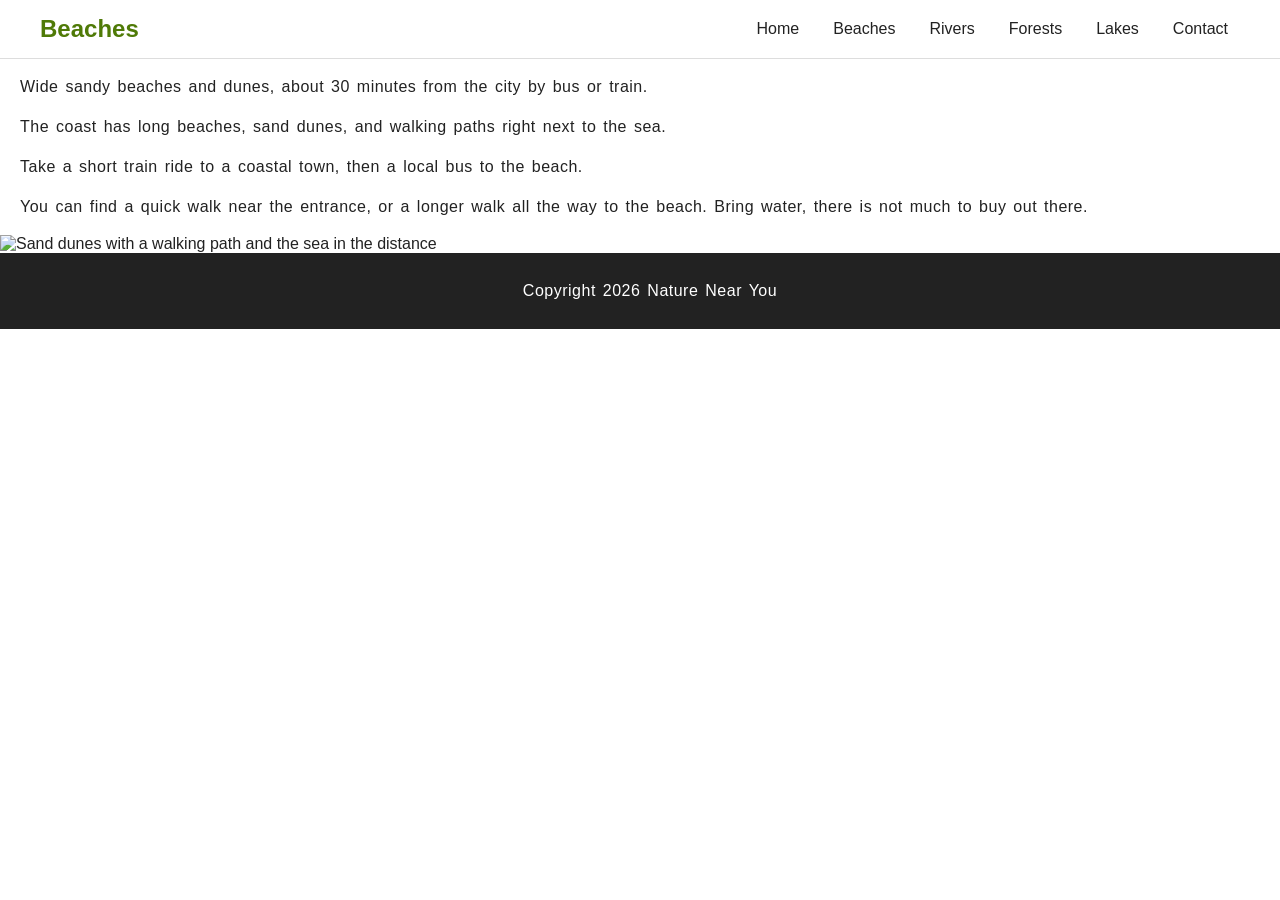
==== beaches.html @ 9fd7ccad "Old version of the site before the Week 7 update" ====
<!DOCTYPE html>
<html lang="en">
<head>
  <meta charset="UTF-8">
     <meta name="viewport" content="width=device-width, initial-scale=1.0">
  <title>Beaches</title>
  <link rel="stylesheet" type="text/css" href="css/style.css">
</head>
<body>

  <header>
    <h1>Beaches</h1>

  <nav>
    <ul>
      <li><a href="index.html">Home</a></li>
      <li><a href="beaches.html">Beaches</a></li>
      <li><a href="rivers.html">Rivers</a></li>
      <li><a href="forests.html">Forests</a></li>
      <li><a href="lakes.html">Lakes</a></li>
      <li><a href="contact.html">Contact</a></li>
    </ul>
  </nav>
  </header>

  <p>Wide sandy beaches and dunes, about 30 minutes from the city by bus or train.</p>

  <p>The coast has long beaches, sand dunes, and walking paths right next to the sea.</p>

  <p>Take a short train ride to a coastal town, then a local bus to the beach.</p>

  <p>You can find a quick walk near the entrance, or a longer walk all the way to the beach. Bring water, there is not much to buy out there.</p>

  <img src="" alt="Sand dunes with a walking path and the sea in the distance">

  <footer>
    <p>Copyright 2026 Nature Near You</p>
  </footer>

</body>
</html>
---- css/style.css ----
/* styles for the homepage */

body {
  font-family: Arial, sans-serif;
  color: #222;
  margin: 0;
  
}

header {
  background-color: white;
  color: #222;
  padding: 12px 40px;
  display: flex;
  align-items: center;
  justify-content: space-between;
  border-bottom: 1px solid #ddd;
}

header h1 {
  margin: 0;
  font-size: 1.5rem;
  color: #4f7a07;
}

nav ul {
  list-style: none;
  padding: 0;
  margin: 0;
  display: flex;
  align-items: center;
  gap: 10px;
}

nav a {
  color: #222;
  text-decoration: none;
  padding: 0.5em 0.75em;
  display: block;
}

nav a:hover {
  color: #4f7a07;
}
 
p {
  line-height: 1.5;
  letter-spacing: 0.5px;
  word-spacing: 2px;
  text-indent: 20px;
}
 
img {
  max-width: 100%;
}
 
footer {
  background-color: #222;
  color: white;
  text-align: center;
  padding: 10px;
}
 
form {
  display: flex;
  flex-direction: column;
  max-width: 300px;
  margin: 20px;
}
 
label {
  margin-top: 10px;
}
 
input,
textarea,
button {
  margin-top: 5px;
  padding: 5px;
}
 
.hero {
  background: linear-gradient(135deg, #4f7a07, #2f4d06);
  color: white;
  text-align: center;
  padding: 80px 20px;
}

.hero h2 {
  font-family: Georgia, serif;
  font-size: 2.5rem;
  margin: 0 0 10px;
}

.hero p {
  text-indent: 0;
  font-size: 1.2rem;
  margin: 0 0 24px;
}

.hero-button {
  display: inline-block;
  background: white;
  color: #4f7a07;
  padding: 12px 24px;
  border-radius: 6px;
  text-decoration: none;
  font-weight: bold;
}

@media (max-width: 600px) {
  .hero h2 {
    font-size: 1.8rem;
  }
}

.logo {
  display: flex;
  align-items: center;
  gap: 10px;
}

.logo img {
  height: 40px;
  width: auto;
}
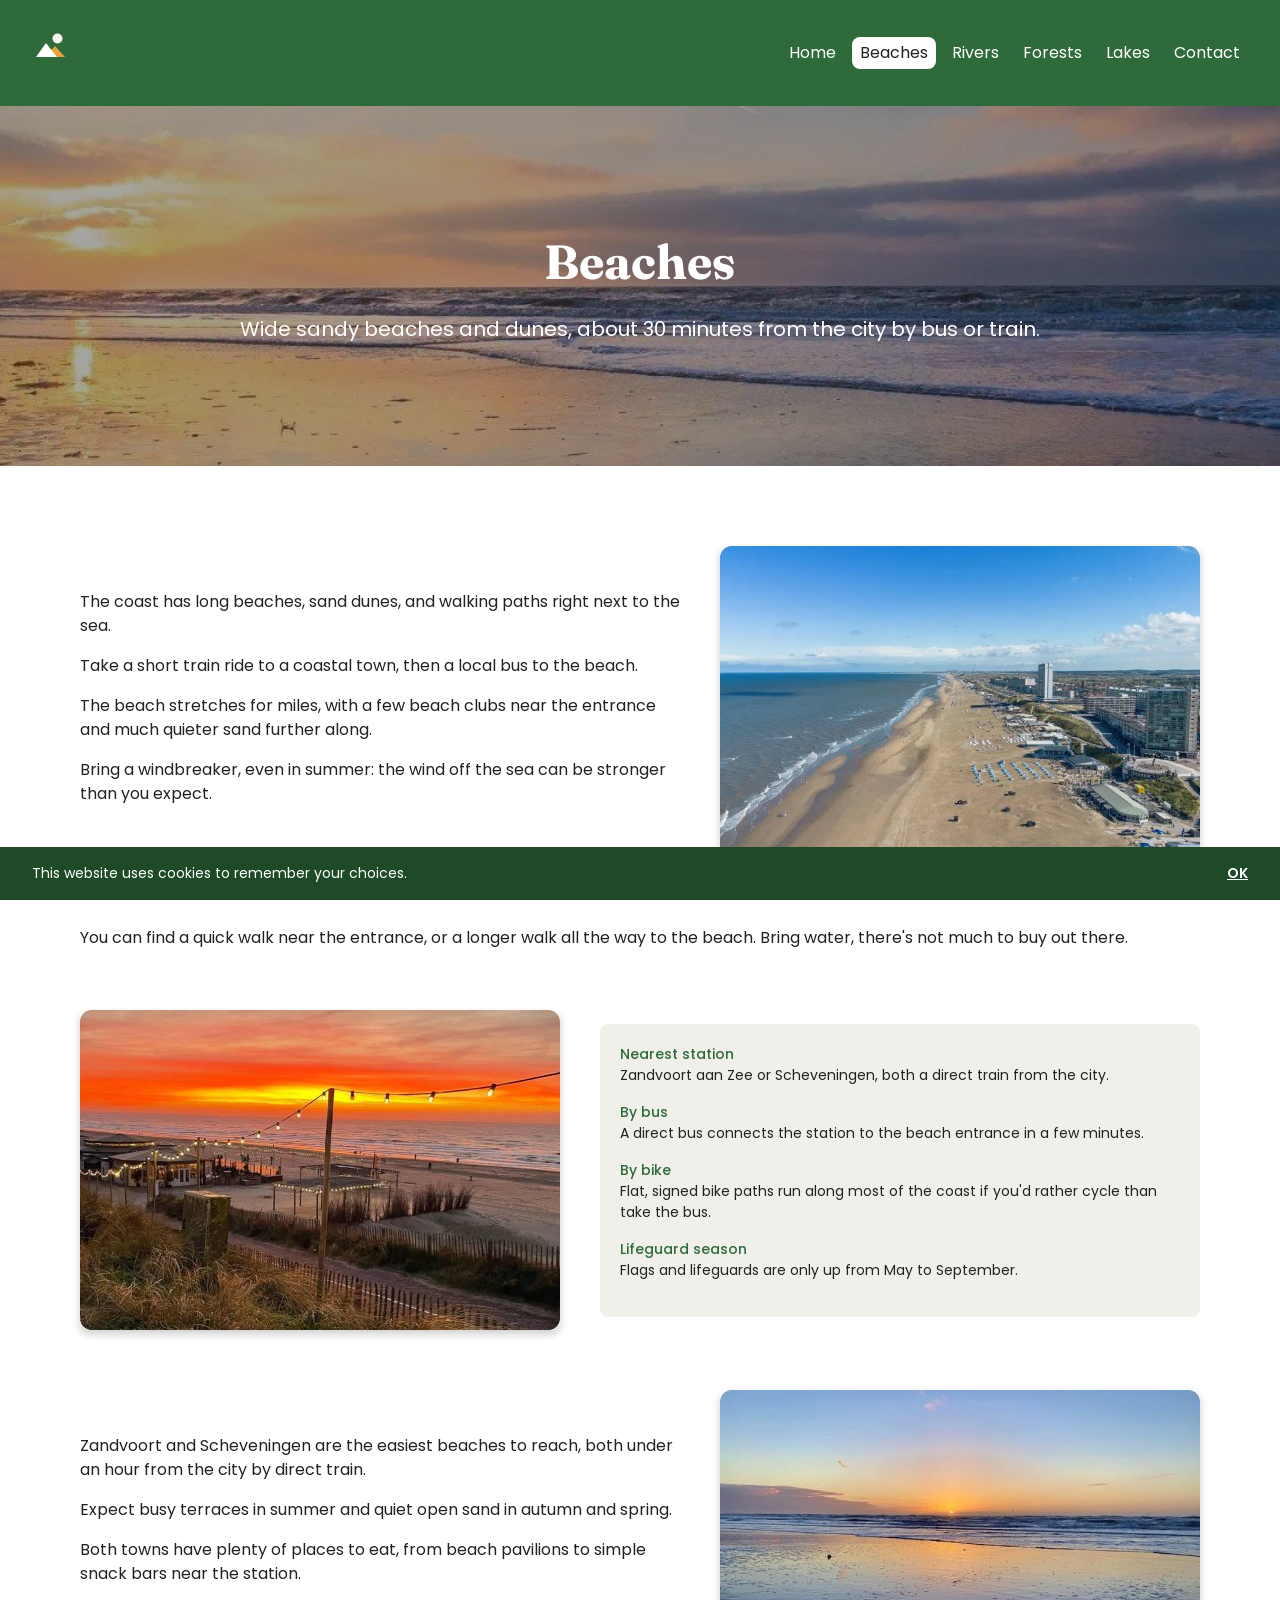
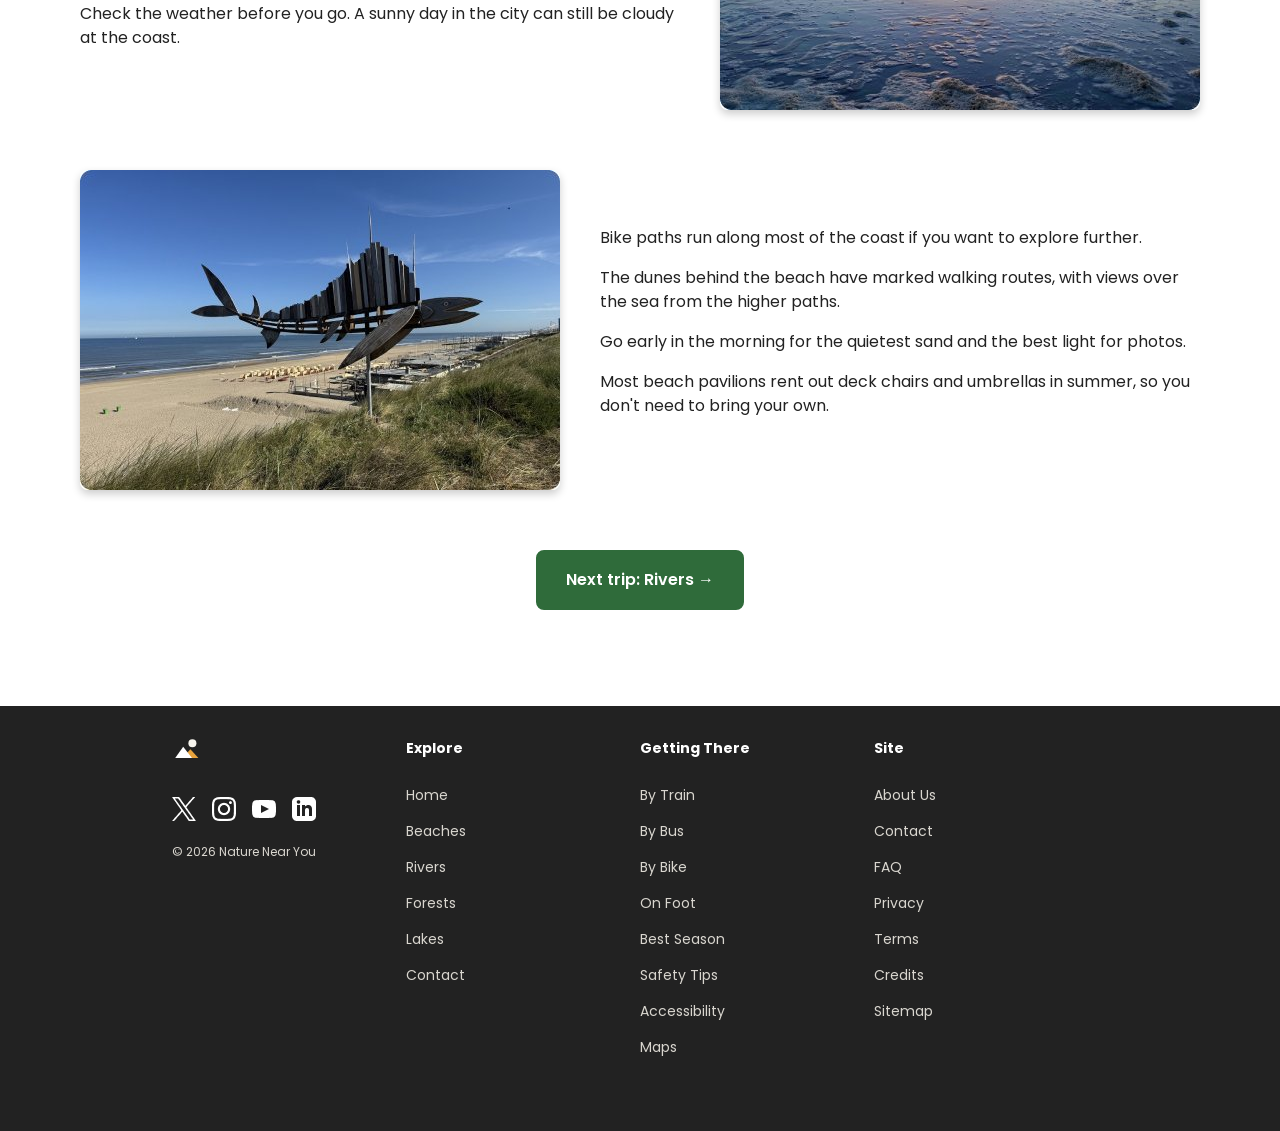
==== commit fff351ca: "Done" ====
--- a/beaches.html
+++ b/beaches.html
@@ -1,41 +1,167 @@
 <!DOCTYPE html>
 <html lang="en">
+
 <head>
-  <meta charset="UTF-8">
-     <meta name="viewport" content="width=device-width, initial-scale=1.0">
-  <title>Beaches</title>
-  <link rel="stylesheet" type="text/css" href="css/style.css">
+	<meta charset="UTF-8">
+	<meta name="viewport" content="width=device-width, initial-scale=1.0">
+	<title>Beaches - Nature Near You</title>
+	<meta name="author" content="Mohammed Al Haffar">
+	<meta name="description" content="Nature Near You helps you find beaches, rivers, forests and lakes near the city, with easy routes by train, bus or bike.">
+	<meta name="keywords" content="nature, beaches, rivers, forests, lakes">
+	<link rel="icon" type="image/svg+xml" href="img/logo.svg">
+	<link rel="stylesheet" type="text/css" href="css/style.css">
 </head>
+
 <body>
 
-  <header>
-    <h1>Beaches</h1>
+	<header>
+		<a href="index.html"><img src="img/logo.svg" alt="Nature Near You logo" title="Nature Near You logo" class="logo"></a>
 
-  <nav>
-    <ul>
-      <li><a href="index.html">Home</a></li>
-      <li><a href="beaches.html">Beaches</a></li>
-      <li><a href="rivers.html">Rivers</a></li>
-      <li><a href="forests.html">Forests</a></li>
-      <li><a href="lakes.html">Lakes</a></li>
-      <li><a href="contact.html">Contact</a></li>
-    </ul>
-  </nav>
-  </header>
+		<!-- only visible on phones -->
+		<a href="#menu" class="menu-button">&#9776;</a>
 
-  <p>Wide sandy beaches and dunes, about 30 minutes from the city by bus or train.</p>
+		<nav id="menu">
+			<!-- only visible when the phone menu is open -->
+			<p class="menu-top">
+				<img src="img/logo.svg" alt="Nature Near You logo" title="Nature Near You logo" class="logo">
+				<a href="#" class="menu-button">&#10005;</a>
+			</p>
 
-  <p>The coast has long beaches, sand dunes, and walking paths right next to the sea.</p>
+			<ul class="nav-list">
+				<li><a href="index.html">Home</a></li>
+				<li><a href="beaches.html" class="active">Beaches</a></li>
+				<li><a href="rivers.html">Rivers</a></li>
+				<li><a href="forests.html">Forests</a></li>
+				<li><a href="lakes.html">Lakes</a></li>
+				<li><a href="contact.html">Contact</a></li>
+			</ul>
+		</nav>
+	</header>
 
-  <p>Take a short train ride to a coastal town, then a local bus to the beach.</p>
+	<main>
 
-  <p>You can find a quick walk near the entrance, or a longer walk all the way to the beach. Bring water, there is not much to buy out there.</p>
+		<section class="page-hero hero-beaches">
+			<h1>Beaches</h1>
+			<p>Wide sandy beaches and dunes, about 30 minutes from the city by bus or train.</p>
+		</section>
 
-  <img src="" alt="Sand dunes with a walking path and the sea in the distance">
+		<section class="page-content">
+			<article class="container">
 
-  <footer>
-    <p>Copyright 2026 Nature Near You</p>
-  </footer>
+				<section class="row">
+					<article class="row-text">
+						<p>The coast has long beaches, sand dunes, and walking paths right next to the sea.</p>
+						<p>Take a short train ride to a coastal town, then a local bus to the beach.</p>
+						<p>The beach stretches for miles, with a few beach clubs near the entrance and much quieter sand further along.</p>
+						<p>Bring a windbreaker, even in summer: the wind off the sea can be stronger than you expect.</p>
+					</article>
+					<img src="img/beaches-1.jpg" alt="Aerial view of a long sandy beach next to a coastal town" title="Aerial view of a long sandy beach next to a coastal town" class="row-photo">
+				</section>
+
+				<p class="row">You can find a quick walk near the entrance, or a longer walk all the way to the beach. Bring water, there&#x27;s not much to buy out there.</p>
+
+				<section class="row">
+					<img src="img/beaches-2.jpg" alt="Beach pavilion with string lights at sunset" title="Beach pavilion with string lights at sunset" class="row-photo">
+					<aside class="info-box">
+						<h4>Nearest station</h4>
+						<p>Zandvoort aan Zee or Scheveningen, both a direct train from the city.</p>
+
+						<h4>By bus</h4>
+						<p>A direct bus connects the station to the beach entrance in a few minutes.</p>
+
+						<h4>By bike</h4>
+						<p>Flat, signed bike paths run along most of the coast if you&#x27;d rather cycle than take the bus.</p>
+
+						<h4>Lifeguard season</h4>
+						<p>Flags and lifeguards are only up from May to September.</p>
+					</aside>
+				</section>
+
+				<section class="row">
+					<article class="row-text">
+						<p>Zandvoort and Scheveningen are the easiest beaches to reach, both under an hour from the city by direct train.</p>
+						<p>Expect busy terraces in summer and quiet open sand in autumn and spring.</p>
+						<p>Both towns have plenty of places to eat, from beach pavilions to simple snack bars near the station.</p>
+						<p>Check the weather before you go. A sunny day in the city can still be cloudy at the coast.</p>
+					</article>
+					<img src="img/beaches-3.jpg" alt="Wet sand reflecting the sunset" title="Wet sand reflecting the sunset" class="row-photo">
+				</section>
+
+				<section class="row">
+					<img src="img/beaches-4.jpg" alt="Fish sculpture in the dunes above the beach" title="Fish sculpture in the dunes above the beach" class="row-photo">
+					<article class="row-text">
+						<p>Bike paths run along most of the coast if you want to explore further.</p>
+						<p>The dunes behind the beach have marked walking routes, with views over the sea from the higher paths.</p>
+						<p>Go early in the morning for the quietest sand and the best light for photos.</p>
+						<p>Most beach pavilions rent out deck chairs and umbrellas in summer, so you don&#x27;t need to bring your own.</p>
+					</article>
+				</section>
+
+				<p class="buttons">
+					<a href="rivers.html" class="button">Next trip: Rivers &rarr;</a>
+				</p>
+
+			</article>
+		</section>
+
+	</main>
+
+	<footer>
+		<section class="footer-column footer-brand">
+			<img src="img/logo.svg" alt="Nature Near You logo" title="Nature Near You logo" class="footer-logo">
+			<p class="socials">
+				<a href="#"><img src="img/icon-x.png" alt="X" title="X" width="24" height="24"></a>
+				<a href="#"><img src="img/icon-instagram.png" alt="Instagram" title="Instagram" width="24" height="24"></a>
+				<a href="#"><img src="img/icon-youtube.png" alt="YouTube" title="YouTube" width="24" height="24"></a>
+				<a href="#"><img src="img/icon-linkedin.png" alt="LinkedIn" title="LinkedIn" width="24" height="24"></a>
+			</p>
+			<p class="copyright">&copy; 2026 Nature Near You</p>
+		</section>
+
+		<section class="footer-column">
+			<h4>Explore</h4>
+			<ul>
+				<li><a href="index.html">Home</a></li>
+				<li><a href="beaches.html">Beaches</a></li>
+				<li><a href="rivers.html">Rivers</a></li>
+				<li><a href="forests.html">Forests</a></li>
+				<li><a href="lakes.html">Lakes</a></li>
+				<li><a href="contact.html">Contact</a></li>
+			</ul>
+		</section>
+
+		<section class="footer-column">
+			<h4>Getting There</h4>
+			<ul>
+				<li><a href="#">By Train</a></li>
+				<li><a href="#">By Bus</a></li>
+				<li><a href="#">By Bike</a></li>
+				<li><a href="#">On Foot</a></li>
+				<li><a href="#">Best Season</a></li>
+				<li><a href="#">Safety Tips</a></li>
+				<li><a href="#">Accessibility</a></li>
+				<li><a href="#">Maps</a></li>
+			</ul>
+		</section>
+
+		<section class="footer-column">
+			<h4>Site</h4>
+			<ul>
+				<li><a href="#">About Us</a></li>
+				<li><a href="contact.html">Contact</a></li>
+				<li><a href="#">FAQ</a></li>
+				<li><a href="#">Privacy</a></li>
+				<li><a href="#">Terms</a></li>
+				<li><a href="#">Credits</a></li>
+				<li><a href="#">Sitemap</a></li>
+			</ul>
+		</section>
+	</footer>
+
+	<!-- cookie message: the OK link points to #cookies, :target hides it -->
+	<aside id="cookies" class="cookies">
+		<p>This website uses cookies to remember your choices. <a href="#cookies" class="cookie-button">OK</a></p>
+	</aside>
 
 </body>
 </html>
--- a/css/style.css
+++ b/css/style.css
@@ -1,126 +1,736 @@
-/* styles for the homepage */
+/* Fonts from Google Fonts: Fraunces for headings, Poppins for text */
+@import url("https://fonts.googleapis.com/css2?family=Fraunces:wght@600;700&family=Poppins:wght@400;500;600&display=swap");
+
+/*
+	Colours used on the site:
+	#2f6b3a = green          #1f4a27 = dark green
+	#f7f5ee = cream          #f0efea = light grey (cards)
+	#222222 = dark (text)    #6b6b6b = grey
+	#e8a33d = amber (orange)
+*/
+
+/* ===== GENERAL ===== */
+
+/* makes padding count inside the width of a box */
+* {
+	box-sizing: border-box;
+}
 
 body {
-  font-family: Arial, sans-serif;
-  color: #222;
-  margin: 0;
-  
-}
+	margin: 0;
+	font-family: "Poppins", Arial, sans-serif;
+	font-size: 16px;
+	line-height: 1.5;
+	color: #222222;
+	background-color: #ffffff;
+}
+
+h1,
+h2 {
+	font-family: "Fraunces", Georgia, serif;
+	margin: 0;
+}
+
+p {
+	margin: 0 0 16px;
+}
+
+img {
+	max-width: 100%;
+}
+
+/* a box in the middle of the page, 1120px wide like in Figma */
+.container {
+	max-width: 1120px;
+	margin: 0 auto;
+}
+
+/* ===== BUTTONS ===== */
+
+.button {
+	display: inline-block;
+	padding: 16px 28px;
+	border-width: 2px;
+	border-style: solid;
+	border-color: #2f6b3a;
+	border-radius: 8px;
+	background-color: #2f6b3a;
+	color: #ffffff;
+	font-family: "Poppins", Arial, sans-serif;
+	font-size: 16px;
+	font-weight: 600;
+	text-decoration: none;
+	cursor: pointer;
+}
+
+.button:hover {
+	background-color: #1f4a27;
+}
+
+/* white button with a green border */
+.button-white {
+	background-color: #ffffff;
+	color: #2f6b3a;
+}
+
+.button-white:hover {
+	background-color: #f0efea;
+}
+
+/* ===== HEADER ===== */
 
 header {
-  background-color: white;
-  color: #222;
-  padding: 12px 40px;
-  display: flex;
-  align-items: center;
-  justify-content: space-between;
-  border-bottom: 1px solid #ddd;
-}
-
-header h1 {
-  margin: 0;
-  font-size: 1.5rem;
-  color: #4f7a07;
-}
-
-nav ul {
-  list-style: none;
-  padding: 0;
-  margin: 0;
-  display: flex;
-  align-items: center;
-  gap: 10px;
-}
-
-nav a {
-  color: #222;
-  text-decoration: none;
-  padding: 0.5em 0.75em;
-  display: block;
-}
-
-nav a:hover {
-  color: #4f7a07;
-}
- 
-p {
-  line-height: 1.5;
-  letter-spacing: 0.5px;
-  word-spacing: 2px;
-  text-indent: 20px;
-}
- 
-img {
-  max-width: 100%;
-}
- 
+	background-color: #2f6b3a;
+	padding: 32px;
+	display: flex;
+	justify-content: space-between;
+	align-items: center;
+}
+
+.logo {
+	width: 35px;
+}
+
+.nav-list {
+	list-style: none;
+	margin: 0;
+	padding: 0;
+	display: flex;
+	gap: 8px;
+}
+
+.nav-list a {
+	display: block;
+	padding: 4px 8px;
+	border-radius: 8px;
+	color: #ffffff;
+	text-decoration: none;
+}
+
+.nav-list a:hover {
+	background-color: #1f4a27;
+}
+
+/* :active = the link while you click it */
+.nav-list a:active,
+footer a:active {
+	color: #e8a33d;
+}
+
+/* > selects only the li elements directly inside .nav-list */
+.nav-list > li {
+	margin: 0;
+}
+
+/* the page you are on gets a white background */
+.nav-list .active {
+	background-color: #ffffff;
+	color: #222222;
+}
+
+/* ☰ and ✕ buttons and the top of the phone menu are hidden on a computer */
+.menu-button,
+.menu-top {
+	display: none;
+}
+
+/* ===== HOME PAGE ===== */
+
+.hero {
+	background-color: #f7f5ee;
+	text-align: center;
+	padding: 40px 20px 100px;
+}
+
+.hero h1 {
+	font-size: 56px;
+	color: #1f4a27;
+	margin-bottom: 28px;
+}
+
+.hero p {
+	font-size: 20px;
+	max-width: 720px;
+	margin: 0 auto 28px;
+}
+
+/* figure has a default margin, so we center it */
+figure {
+	margin: 0 auto;
+}
+
+figcaption {
+	font-size: 0.875rem;
+	color: #6b6b6b;
+	margin-top: 0.5rem;
+}
+
+.hero-photo {
+	width: 100%;
+	margin-top: 28px;
+	border-radius: 8px;
+	box-shadow: 0 8px 16px rgba(0, 0, 0, 0.25);
+}
+
+.intro {
+	padding: 80px 20px;
+}
+
+.photo-strip {
+	background-color: #f7f5ee;
+	padding: 60px 20px;
+}
+
+/* puts the photos next to each other */
+.photo-row {
+	display: flex;
+	gap: 24px;
+}
+
+.photo-row img {
+	width: 100%;
+	height: 260px;
+	object-fit: cover;
+	border-radius: 8px;
+	box-shadow: 0 4px 8px rgba(0, 0, 0, 0.2);
+}
+
+.collections {
+	padding: 80px 20px;
+}
+
+.collections h2 {
+	font-size: 32px;
+	color: #1f4a27;
+	margin-bottom: 16px;
+}
+
+.subtitle {
+	font-size: 14px;
+	color: #6b6b6b;
+	margin-bottom: 40px;
+}
+
+/* each card is a link to a page */
+.card {
+	background-color: #f0efea;
+	border-radius: 8px;
+	padding: 24px 32px;
+	margin-bottom: 20px;
+	display: flex;
+	justify-content: space-between;
+	align-items: center;
+	gap: 24px;
+	color: #222222;
+	text-decoration: none;
+}
+
+.card:hover {
+	background-color: #e6e4dc;
+}
+
+.card-number {
+	letter-spacing: 0.05em;
+	word-spacing: 0.1em;
+	font-size: 12px;
+	font-weight: 600;
+	color: #e8a33d;
+	margin-bottom: 8px;
+}
+
+.card h3 {
+	font-size: 24px;
+	color: #1f4a27;
+	margin: 0 0 8px;
+}
+
+.card-link {
+	font-size: 14px;
+	font-weight: 600;
+	color: #2f6b3a;
+}
+
+.card img {
+	width: 300px;
+	height: 160px;
+	object-fit: cover;
+	border-radius: 8px;
+}
+
+/* ===== BEACHES, RIVERS, FORESTS, LAKES ===== */
+
+/* the big photo at the top; the photo itself is set in the HTML */
+.page-hero {
+	height: 360px;
+	background-size: cover;
+	background-position: center;
+	color: #ffffff;
+	text-align: center;
+	padding: 120px 20px 0;
+}
+
+/* the photo for each detail page */
+.hero-beaches {
+	background-image: url("../img/beaches-hero.jpg");
+}
+
+.hero-rivers {
+	background-image: url("../img/rivers-hero.jpg");
+}
+
+.hero-forests {
+	background-image: url("../img/forests-hero.jpg");
+}
+
+.hero-lakes {
+	background-image: url("../img/lakes-hero.jpg");
+}
+
+.page-hero h1 {
+	font-size: 48px;
+	margin-bottom: 16px;
+}
+
+.page-hero p {
+	font-size: 20px;
+}
+
+.page-content {
+	padding: 80px 20px;
+}
+
+/* text on one side, photo on the other side */
+.row {
+	display: flex;
+	align-items: center;
+	gap: 40px;
+	margin-bottom: 60px;
+}
+
+.row-text {
+	width: 600px;
+}
+
+.row-photo {
+	width: 480px;
+	height: 320px;
+	object-fit: cover;
+	border-radius: 8px;
+	box-shadow: 0 4px 8px rgba(0, 0, 0, 0.2);
+}
+
+/* the grey box with travel info */
+.info-box {
+	width: 600px;
+	background-color: #f0efea;
+	border-radius: 8px;
+	padding: 20px;
+}
+
+.info-box h4 {
+	font-size: 14px;
+	font-weight: 500;
+	color: #2f6b3a;
+	margin: 0;
+}
+
+.info-box p {
+	font-size: 14px;
+}
+
+.buttons {
+	text-align: center;
+}
+
+.buttons .button {
+	margin: 0 8px;
+}
+
+/* ===== CONTACT PAGE ===== */
+
+.page-title {
+	background-color: #f7f5ee;
+	text-align: center;
+	padding: 40px 20px 80px;
+}
+
+.page-title h1 {
+	font-size: 48px;
+	color: #1f4a27;
+	margin-bottom: 16px;
+}
+
+.page-title p {
+	font-size: 20px;
+}
+
+/* form on the left, photo on the right */
+.contact-row {
+	display: flex;
+	align-items: center;
+	gap: 60px;
+}
+
+.contact-form {
+	width: 480px;
+}
+
+.small-text {
+	text-indent: 0.25rem;
+	font-size: 12px;
+	color: #6b6b6b;
+}
+
+.label {
+	display: block;
+	font-size: 12px;
+	font-weight: 600;
+	color: #1f4a27;
+	margin-bottom: 4px;
+}
+
+.radio {
+	font-size: 14px;
+	margin-right: 16px;
+}
+
+/* the box around the Mr./Ms. options; we hide its border */
+.radios {
+	border: none;
+	padding: 0;
+	margin: 0 0 16px;
+}
+
+.radios legend {
+	padding: 0;
+}
+
+.input {
+	width: 100%;
+	padding: 12px;
+	margin-bottom: 16px;
+	border: 1px solid #b5b5b5;
+	border-radius: 4px;
+	font-family: "Poppins", Arial, sans-serif;
+	font-size: 12px;
+}
+
+.message-box {
+	height: 120px;
+}
+
+.back-button {
+	margin-top: 32px;
+}
+
+.contact-photo {
+	width: 520px;
+	border-radius: 8px;
+	box-shadow: 0 4px 8px rgba(0, 0, 0, 0.2);
+}
+
+/* ===== FOOTER ===== */
+
 footer {
-  background-color: #222;
-  color: white;
-  text-align: center;
-  padding: 10px;
-}
- 
-form {
-  display: flex;
-  flex-direction: column;
-  max-width: 300px;
-  margin: 20px;
-}
- 
-label {
-  margin-top: 10px;
-}
- 
-input,
-textarea,
-button {
-  margin-top: 5px;
-  padding: 5px;
-}
- 
-.hero {
-  background: linear-gradient(135deg, #4f7a07, #2f4d06);
-  color: white;
-  text-align: center;
-  padding: 80px 20px;
-}
-
-.hero h2 {
-  font-family: Georgia, serif;
-  font-size: 2.5rem;
-  margin: 0 0 10px;
-}
-
-.hero p {
-  text-indent: 0;
-  font-size: 1.2rem;
-  margin: 0 0 24px;
-}
-
-.hero-button {
-  display: inline-block;
-  background: white;
-  color: #4f7a07;
-  padding: 12px 24px;
-  border-radius: 6px;
-  text-decoration: none;
-  font-weight: bold;
-}
-
-@media (max-width: 600px) {
-  .hero h2 {
-    font-size: 1.8rem;
-  }
-}
-
-.logo {
-  display: flex;
-  align-items: center;
-  gap: 10px;
-}
-
-.logo img {
-  height: 40px;
-  width: auto;
-}+	background-color: #222222;
+	padding: 32px 172px 60px;
+	display: flex;
+}
+
+.footer-column {
+	width: 25%;
+}
+
+footer h4 {
+	font-size: 14px;
+	color: #ffffff;
+	margin: 0 0 24px;
+}
+
+footer ul {
+	list-style: none;
+	margin: 0;
+	padding: 0;
+}
+
+footer li {
+	margin-bottom: 12px;
+}
+
+footer a {
+	font-size: 14px;
+	color: #d9d6cf;
+	text-decoration: none;
+}
+
+footer a:hover {
+	color: #ffffff;
+}
+
+/* :visited = a link you already clicked; keep the same colour */
+footer a:visited {
+	color: #d9d6cf;
+}
+
+.copyright {
+	color: #d9d6cf;
+	font-size: 0.75rem;
+	margin: 16px 0 0;
+}
+
+/* ===== COOKIE MESSAGE ===== */
+
+/* fixed = stays at the bottom of the screen; z-index 9999 = on top of everything */
+.cookies {
+	position: fixed;
+	bottom: 0;
+	left: 0;
+	width: 100%;
+	z-index: 9999;
+	background-color: #1f4a27;
+	color: #ffffff;
+	padding: 1rem 2rem;
+	font-size: 0.875rem;
+}
+
+.cookies p {
+	margin: 0;
+}
+
+/* clicking OK goes to #cookies, so :target hides the message */
+.cookies:target {
+	display: none;
+}
+
+.cookie-button {
+	float: right;
+	color: #ffffff;
+	font-weight: 600;
+	text-transform: uppercase;
+}
+
+/* ===== COMPUTERS (screens wider than 768px) ===== */
+
+@media (min-width: 769px) {
+
+	.menu-button {
+		display: none;
+	}
+}
+
+.footer-logo {
+	width: 28px;
+	margin-bottom: 24px;
+}
+
+.socials {
+	display: flex;
+	gap: 16px;
+}
+
+/* ===== PHONES (screens smaller than 768px) ===== */
+
+@media (max-width: 768px) {
+
+	header {
+		padding: 24px;
+	}
+
+	/* hide the normal menu links */
+	nav {
+		display: none;
+	}
+
+	/* show the ☰ and ✕ buttons */
+	.menu-button {
+		display: block;
+		color: #ffffff;
+		font-size: 28px;
+		text-decoration: none;
+	}
+
+	/*
+		The ☰ button links to #menu.
+		:target means "the element the link points to",
+		so when ☰ is clicked, the menu is shown on top of the page.
+		The ✕ button links to # which closes it again.
+	*/
+	nav:target {
+		display: block;
+		position: absolute;
+		top: 0;
+		left: 0;
+		width: 100%;
+		background-color: #2f6b3a;
+		padding-bottom: 16px;
+	}
+
+	.menu-top {
+		display: flex;
+		justify-content: space-between;
+		align-items: center;
+		padding: 24px;
+	}
+
+	/* links under each other instead of next to each other */
+	.nav-list {
+		flex-direction: column;
+		gap: 0;
+	}
+
+	.nav-list a {
+		padding: 12px 24px;
+		border-radius: 0;
+	}
+
+	.nav-list .active {
+		background-color: #1f4a27;
+		color: #e8a33d;
+	}
+
+	.hero {
+		padding: 24px 32px 40px;
+	}
+
+	.hero h1 {
+		font-size: 28px;
+		margin-bottom: 16px;
+	}
+
+	.hero p,
+	.intro,
+	.page-content {
+		font-size: 14px;
+	}
+
+	.intro,
+	.photo-strip,
+	.collections {
+		padding: 40px 32px;
+	}
+
+	.collections h2 {
+		font-size: 20px;
+	}
+
+	/* everything that was next to each other now goes under each other */
+	.photo-row,
+	.card,
+	.row,
+	.contact-row {
+		flex-direction: column;
+		align-items: flex-start;
+		gap: 16px;
+	}
+
+	.photo-row img {
+		height: 200px;
+	}
+
+	/* column-reverse puts the photo on top of the text */
+	.card {
+		flex-direction: column-reverse;
+		padding: 16px;
+	}
+
+	.card img {
+		width: 100%;
+	}
+
+	.card h3 {
+		font-size: 20px;
+	}
+
+	.card p {
+		font-size: 14px;
+	}
+
+	.page-hero {
+		height: 200px;
+		padding-top: 50px;
+	}
+
+	/* the photo for each detail page */
+.hero-beaches {
+	background-image: url("../img/beaches-hero.jpg");
+}
+
+.hero-rivers {
+	background-image: url("../img/rivers-hero.jpg");
+}
+
+.hero-forests {
+	background-image: url("../img/forests-hero.jpg");
+}
+
+.hero-lakes {
+	background-image: url("../img/lakes-hero.jpg");
+}
+
+.page-hero h1 {
+		font-size: 28px;
+	}
+
+	.page-hero p {
+		font-size: 14px;
+	}
+
+	.page-content {
+		padding: 32px;
+	}
+
+	.row {
+		margin-bottom: 32px;
+	}
+
+	.row-text,
+	.row-photo,
+	.info-box,
+	.contact-form,
+	.contact-photo {
+		width: 100%;
+	}
+
+	.row-photo {
+		height: 200px;
+	}
+
+	.page-title {
+		padding: 24px 32px 40px;
+	}
+
+	.page-title h1 {
+		font-size: 28px;
+	}
+
+	.page-title p {
+		font-size: 14px;
+	}
+
+	/* footer: two columns next to each other */
+	footer {
+		flex-wrap: wrap;
+		padding: 32px;
+	}
+
+	.footer-column {
+		width: 50%;
+		margin-bottom: 24px;
+	}
+
+	/* logo on the left, icons on the right, full width */
+	.footer-brand {
+		width: 100%;
+		display: flex;
+		flex-wrap: wrap;
+		justify-content: space-between;
+	}
+
+	.copyright {
+		width: 100%;
+	}
+
+	footer h4 {
+		margin-bottom: 12px;
+	}
+}
